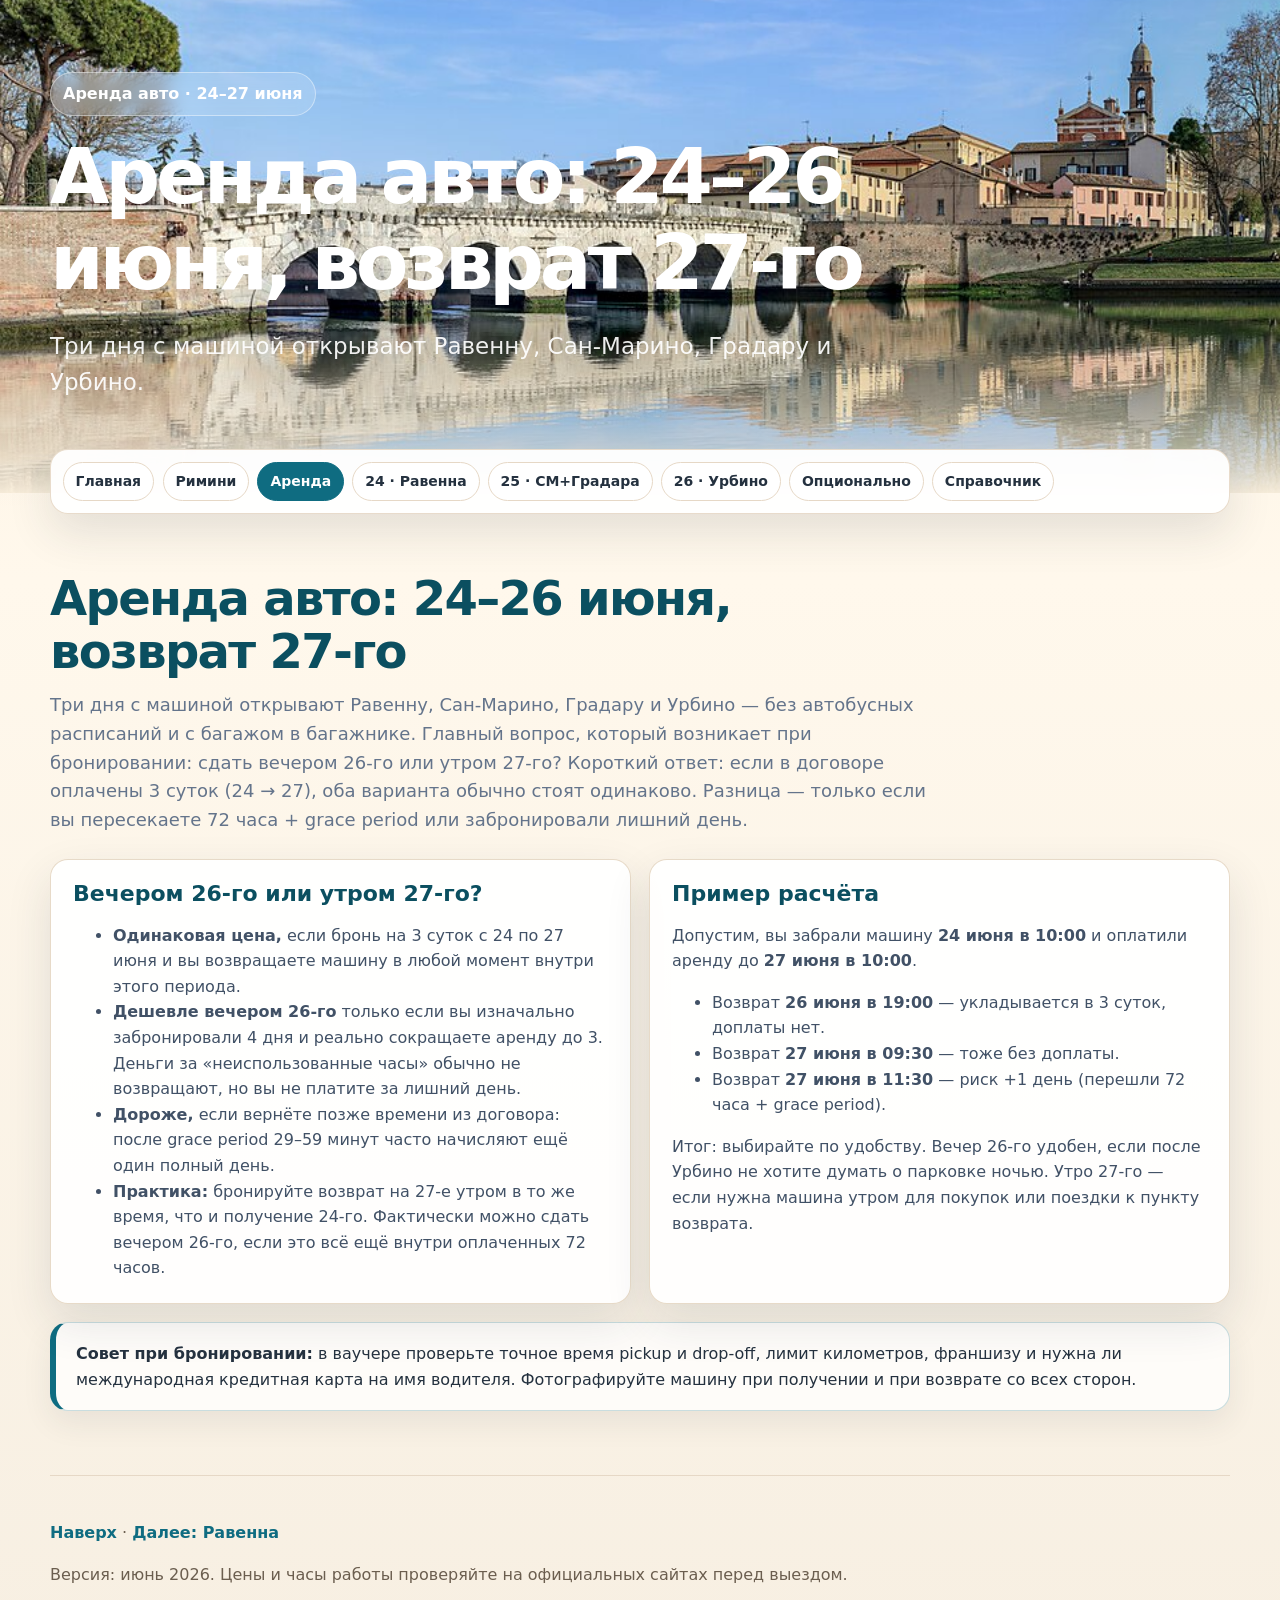
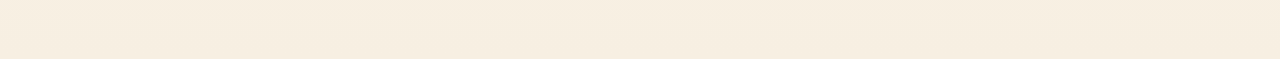
==== car-rental.html @ 8eca98b1 "update" ====
<!doctype html>
<html lang="ru">
<head>
  <meta charset="utf-8">
  <meta name="viewport" content="width=device-width, initial-scale=1">
  <title>Аренда авто 24–27 июня</title>
  <meta name="description" content="Когда сдавать машину, что проверить в договоре и как не переплатить за лишние часы.">
  <link rel="stylesheet" href="site.css">
</head>
<body>
  <header class="hero" id="top">
    <img class="hero-photo" src="images/hero-tiberio.jpg" alt="Аренда авто в Римини">
    <div class="hero-inner">
      <p class="eyebrow">Аренда авто · 24–27 июня</p>
      <h1>Аренда авто: 24–26 июня, возврат 27-го</h1>
      <p class="subtitle">Три дня с машиной открывают Равенну, Сан-Марино, Градару и Урбино.</p>
    </div>
  </header>
  <main class="page">
    <nav class="topnav" aria-label="Навигация">
      <ul>
        <li><a href="index.html">Главная</a></li>
        <li><a href="rimini.html">Римини</a></li>
        <li><a href="car-rental.html" aria-current="page">Аренда</a></li>
        <li><a href="ravenna.html">24 · Равенна</a></li>
        <li><a href="san-marino-gradara.html">25 · СМ+Градара</a></li>
        <li><a href="urbino.html">26 · Урбино</a></li>
        <li><a href="optional.html">Опционально</a></li>
        <li><a href="reference.html">Справочник</a></li>
      </ul>
    </nav>
    <section id="car-rental">
<div class="section-title">
        <h2>Аренда авто: 24–26 июня, возврат 27-го</h2>
        <p>Три дня с машиной открывают Равенну, Сан-Марино, Градару и Урбино — без автобусных расписаний и с багажом в багажнике. Главный вопрос, который возникает при бронировании: сдать вечером 26-го или утром 27-го? Короткий ответ: если в договоре оплачены 3 суток (24 → 27), оба варианта обычно стоят одинаково. Разница — только если вы пересекаете 72 часа + grace period или забронировали лишний день.</p>
      </div>

      <div class="grid two">
        <article class="card pad">
          <h3>Вечером 26-го или утром 27-го?</h3>
          <ul>
            <li><strong>Одинаковая цена,</strong> если бронь на 3 суток с 24 по 27 июня и вы возвращаете машину в любой момент внутри этого периода.</li>
            <li><strong>Дешевле вечером 26-го</strong> только если вы изначально забронировали 4 дня и реально сокращаете аренду до 3. Деньги за «неиспользованные часы» обычно не возвращают, но вы не платите за лишний день.</li>
            <li><strong>Дороже,</strong> если вернёте позже времени из договора: после grace period 29–59 минут часто начисляют ещё один полный день.</li>
            <li><strong>Практика:</strong> бронируйте возврат на 27-е утром в то же время, что и получение 24-го. Фактически можно сдать вечером 26-го, если это всё ещё внутри оплаченных 72 часов.</li>
          </ul>
        </article>

        <article class="card pad">
          <h3>Пример расчёта</h3>
          <p>Допустим, вы забрали машину <strong>24 июня в 10:00</strong> и оплатили аренду до <strong>27 июня в 10:00</strong>.</p>
          <ul>
            <li>Возврат <strong>26 июня в 19:00</strong> — укладывается в 3 суток, доплаты нет.</li>
            <li>Возврат <strong>27 июня в 09:30</strong> — тоже без доплаты.</li>
            <li>Возврат <strong>27 июня в 11:30</strong> — риск +1 день (перешли 72 часа + grace period).</li>
          </ul>
          <p>Итог: выбирайте по удобству. Вечер 26-го удобен, если после Урбино не хотите думать о парковке ночью. Утро 27-го — если нужна машина утром для покупок или поездки к пункту возврата.</p>
        </article>
      </div>

      <div class="note">
        <strong>Совет при бронировании:</strong> в ваучере проверьте точное время pickup и drop-off, лимит километров, франшизу и нужна ли международная кредитная карта на имя водителя. Фотографируйте машину при получении и при возврате со всех сторон.
      </div>
    </section>
    <footer>
      <p><a href="#top">Наверх</a> · <a href="ravenna.html">Далее: Равенна</a></p>
      <p>Версия: июнь 2026. Цены и часы работы проверяйте на официальных сайтах перед выездом.</p>
    </footer>
  </main>
</body>
</html>
---- site.css ----
:root {
   --sand: #fff8ec;
   --paper: #ffffff;
   --ink: #24313f;
   --muted: #64748b;
   --blue: #0f6c81;
   --blue-dark: #0b4f60;
   --terracotta: #c95d3f;
   --terracotta-dark: #9e432b;
   --line: #e6d8c6;
   --shadow: 0 18px 45px rgba(36, 49, 63, 0.12);
   --radius: 18px;
 }

 * { box-sizing: border-box; }

 html { scroll-behavior: smooth; }

 body {
   margin: 0;
   color: var(--ink);
   background:
     radial-gradient(circle at top left, rgba(201, 93, 63, 0.16), transparent 32rem),
     linear-gradient(180deg, #fdf2df 0%, var(--sand) 35%, #f7efe2 100%);
   font-family: Inter, ui-sans-serif, system-ui, -apple-system, BlinkMacSystemFont, "Segoe UI", Arial, sans-serif;
   line-height: 1.6;
 }

 a {
   color: var(--blue);
   text-decoration: none;
   font-weight: 700;
 }

 a:hover {
   color: var(--terracotta-dark);
   text-decoration: underline;
 }

 .page {
   width: min(1180px, calc(100% - 32px));
   margin: 0 auto;
 }

 .hero {
   position: relative;
   min-height: 54vh;
   display: grid;
   align-items: end;
   overflow: hidden;
   color: white;
   background: linear-gradient(135deg, rgba(11, 79, 96, 0.88), rgba(36, 49, 63, 0.5));
 }

 .hero-photo {
   position: absolute;
   inset: 0;
   width: 100%;
   height: 100%;
   object-fit: cover;
   z-index: 0;
 }

 .hero::after {
   content: "";
   position: absolute;
   inset: auto 0 0;
   height: 160px;
   background: linear-gradient(180deg, transparent, rgba(253, 242, 223, 0.96));
 }

 .hero-inner {
   position: relative;
   z-index: 1;
   width: min(1180px, calc(100% - 32px));
   margin: 0 auto;
   padding: 72px 0 92px;
 }

 .eyebrow {
   display: inline-flex;
   gap: 8px;
   align-items: center;
   margin: 0 0 18px;
   padding: 8px 12px;
   border: 1px solid rgba(255, 255, 255, 0.42);
   border-radius: 999px;
   background: rgba(255, 255, 255, 0.14);
   backdrop-filter: blur(8px);
   font-weight: 800;
 }

 h1, h2, h3 {
   line-height: 1.12;
   margin: 0;
 }

 h1 {
   max-width: 900px;
   font-size: clamp(40px, 6vw, 78px);
   letter-spacing: -0.055em;
 }

 .subtitle {
   max-width: 820px;
   margin: 22px 0 0;
   color: rgba(255, 255, 255, 0.92);
   font-size: clamp(18px, 2.1vw, 23px);
 }

 .hero-actions, .actions {
   display: flex;
   flex-wrap: wrap;
   gap: 12px;
   margin-top: 28px;
 }

 .button, .map-link {
   display: inline-flex;
   align-items: center;
   justify-content: center;
   min-height: 44px;
   padding: 11px 16px;
   border-radius: 999px;
   border: 1px solid rgba(255, 255, 255, 0.7);
   color: white;
   background: rgba(255, 255, 255, 0.14);
   font-weight: 850;
   text-decoration: none;
 }

 .button.primary, .map-link {
   border-color: var(--terracotta);
   background: var(--terracotta);
   box-shadow: 0 12px 28px rgba(158, 67, 43, 0.28);
 }

 .button:hover, .map-link:hover {
   color: white;
   background: var(--terracotta-dark);
   text-decoration: none;
 }

 .topnav {
   position: sticky;
   top: 0;
   z-index: 20;
   margin-top: -44px;
   border: 1px solid rgba(230, 216, 198, 0.9);
   border-radius: var(--radius);
   background: rgba(255, 255, 255, 0.94);
   box-shadow: var(--shadow);
   backdrop-filter: blur(12px);
 }

 .topnav ul {
   display: flex;
   flex-wrap: wrap;
   gap: 8px;
   margin: 0;
   padding: 12px;
   list-style: none;
 }

 .topnav a {
   display: inline-flex;
   padding: 7px 12px;
   border: 1px solid var(--line);
   border-radius: 999px;
   color: var(--ink);
   background: white;
   font-size: 14px;
 }

 .topnav a[aria-current="page"],
 .topnav a:hover {
   color: white;
   background: var(--blue);
   border-color: var(--blue);
   text-decoration: none;
 }

 section {
   margin: 58px 0;
   scroll-margin-top: 120px;
 }

 .section-title {
   display: grid;
   gap: 12px;
   max-width: 880px;
   margin-bottom: 24px;
 }

 .section-title h2 {
   color: var(--blue-dark);
   font-size: clamp(30px, 4vw, 48px);
   letter-spacing: -0.035em;
 }

 .section-title p, .muted {
   margin: 0;
   color: var(--muted);
   font-size: 18px;
 }

 .grid {
   display: grid;
   gap: 18px;
 }

 .two { grid-template-columns: repeat(2, minmax(0, 1fr)); }
 .three { grid-template-columns: repeat(3, minmax(0, 1fr)); }

 .card {
   overflow: hidden;
   border: 1px solid rgba(230, 216, 198, 0.95);
   border-radius: var(--radius);
   background: rgba(255, 255, 255, 0.92);
   box-shadow: var(--shadow);
 }

 .card.pad { padding: 22px; }

 .card h3 {
   margin-bottom: 10px;
   color: var(--blue-dark);
   font-size: 22px;
 }

 .card p, .card li { color: #415166; }
 .card p:last-child, .card ul:last-child { margin-bottom: 0; }

 .photo-card img {
   display: block;
   width: 100%;
   height: 220px;
   object-fit: cover;
   background: #e9dcc9;
 }

 .photo-card .body { padding: 18px; }

 .meta {
   display: flex;
   flex-wrap: wrap;
   gap: 8px;
   margin: 12px 0;
 }

 .pill.green {
   color: #2f5d3b;
   background: #e5f1e8;
 }

 .timeline {
   position: relative;
   display: grid;
   gap: 18px;
 }

 .timeline::before {
   content: "";
   position: absolute;
   left: 22px;
   top: 8px;
   bottom: 8px;
   width: 3px;
   border-radius: 99px;
   background: linear-gradient(var(--terracotta), var(--blue));
 }

 .step {
   position: relative;
   padding: 18px 18px 18px 64px;
   border: 1px solid var(--line);
   border-radius: var(--radius);
   background: rgba(255, 255, 255, 0.92);
   box-shadow: 0 10px 28px rgba(36, 49, 63, 0.08);
 }

 .step::before {
   content: attr(data-time);
   position: absolute;
   left: 0;
   top: 18px;
   width: 46px;
   min-height: 46px;
   display: grid;
   place-items: center;
   border: 3px solid var(--sand);
   border-radius: 50%;
   color: white;
   background: var(--blue);
   font-size: 11px;
   font-weight: 900;
   text-align: center;
   line-height: 1.1;
 }

 .step h3 {
   color: var(--terracotta-dark);
   font-size: 20px;
 }

 .step p { margin: 8px 0 0; }

 .step ul {
   margin: 10px 0 0;
   padding-left: 1.25rem;
   color: #415166;
 }

 .step ul li + li { margin-top: 6px; }

 .step-links {
   display: flex;
   flex-wrap: wrap;
   gap: 8px;
   margin-top: 12px;
 }

 .step-links a {
   display: inline-flex;
   align-items: center;
   padding: 6px 11px;
   border-radius: 10px;
   background: #e6f3f5;
   color: var(--blue);
   font-size: 13px;
   font-weight: 750;
   text-decoration: none;
 }

 .step-links a:hover {
   background: var(--blue);
   color: white;
   text-decoration: none;
 }

 .maps-pin {
   display: inline-flex;
   margin-top: 8px;
   font-size: 14px;
   font-weight: 750;
 }

 .day {
   display: grid;
   grid-template-columns: minmax(0, 0.85fr) minmax(0, 1.15fr);
   gap: 22px;
   align-items: start;
   margin: 24px 0;
 }

 .map-link {
   display: inline-flex;
   margin-top: 10px;
   padding: 9px 12px;
   border-radius: 12px;
   color: white;
   background: var(--blue);
   font-weight: 850;
 }

 .map-link:hover {
   color: white;
   background: var(--blue-dark);
   text-decoration: none;
 }

 .checklist {
   display: grid;
   gap: 10px;
   padding: 0;
   list-style: none;
 }

 .checklist li {
   position: relative;
   padding-left: 30px;
 }

 .checklist li::before {
   content: "✓";
   position: absolute;
   left: 0;
   top: 0;
   width: 22px;
   height: 22px;
   display: grid;
   place-items: center;
   border-radius: 50%;
   color: white;
   background: #5a7a4a;
   font-size: 13px;
   font-weight: 900;
 }

 .quick .card { border-top: 6px solid var(--terracotta); }

 .note {
   margin: 18px 0;
   padding: 18px 20px;
   border: 1px solid rgba(15, 108, 129, 0.22);
   border-left: 6px solid var(--blue);
   border-radius: var(--radius);
   background: rgba(255, 255, 255, 0.78);
   box-shadow: 0 12px 30px rgba(36, 49, 63, 0.08);
 }

 .warning {
   border-color: rgba(201, 93, 63, 0.25);
   border-left-color: var(--terracotta);
 }

 .pill {
   display: inline-flex;
   align-items: center;
   min-height: 28px;
   margin: 4px 4px 0 0;
   padding: 5px 10px;
   border-radius: 999px;
   color: var(--blue-dark);
   background: #e6f3f5;
   font-size: 13px;
   font-weight: 850;
 }

 .price {
   color: var(--terracotta-dark);
   background: #fde8df;
 }

 table {
   width: 100%;
   border-collapse: collapse;
   overflow: hidden;
   border-radius: var(--radius);
   background: white;
   box-shadow: var(--shadow);
 }

 th, td {
   padding: 14px 16px;
   border-bottom: 1px solid var(--line);
   text-align: left;
   vertical-align: top;
 }

 th {
   color: white;
   background: var(--blue-dark);
   font-size: 14px;
 }

 footer {
   margin: 64px 0 28px;
   padding: 28px 0;
   color: #6b5e4f;
   border-top: 1px solid var(--line);
 }

 @media (max-width: 920px) {
   .two, .three { grid-template-columns: 1fr; }
   .day { grid-template-columns: 1fr; }
   .hero { min-height: 560px; }
 }

 @media (max-width: 640px) {
   .page, .hero-inner { width: min(100% - 22px, 1180px); }
   .hero-inner { padding-bottom: 78px; }
   .topnav { margin-top: -34px; }
   section { margin: 42px 0; }
   .card.pad, .photo-card .body { padding: 16px; }
   th, td { padding: 11px 10px; font-size: 14px; }
 }
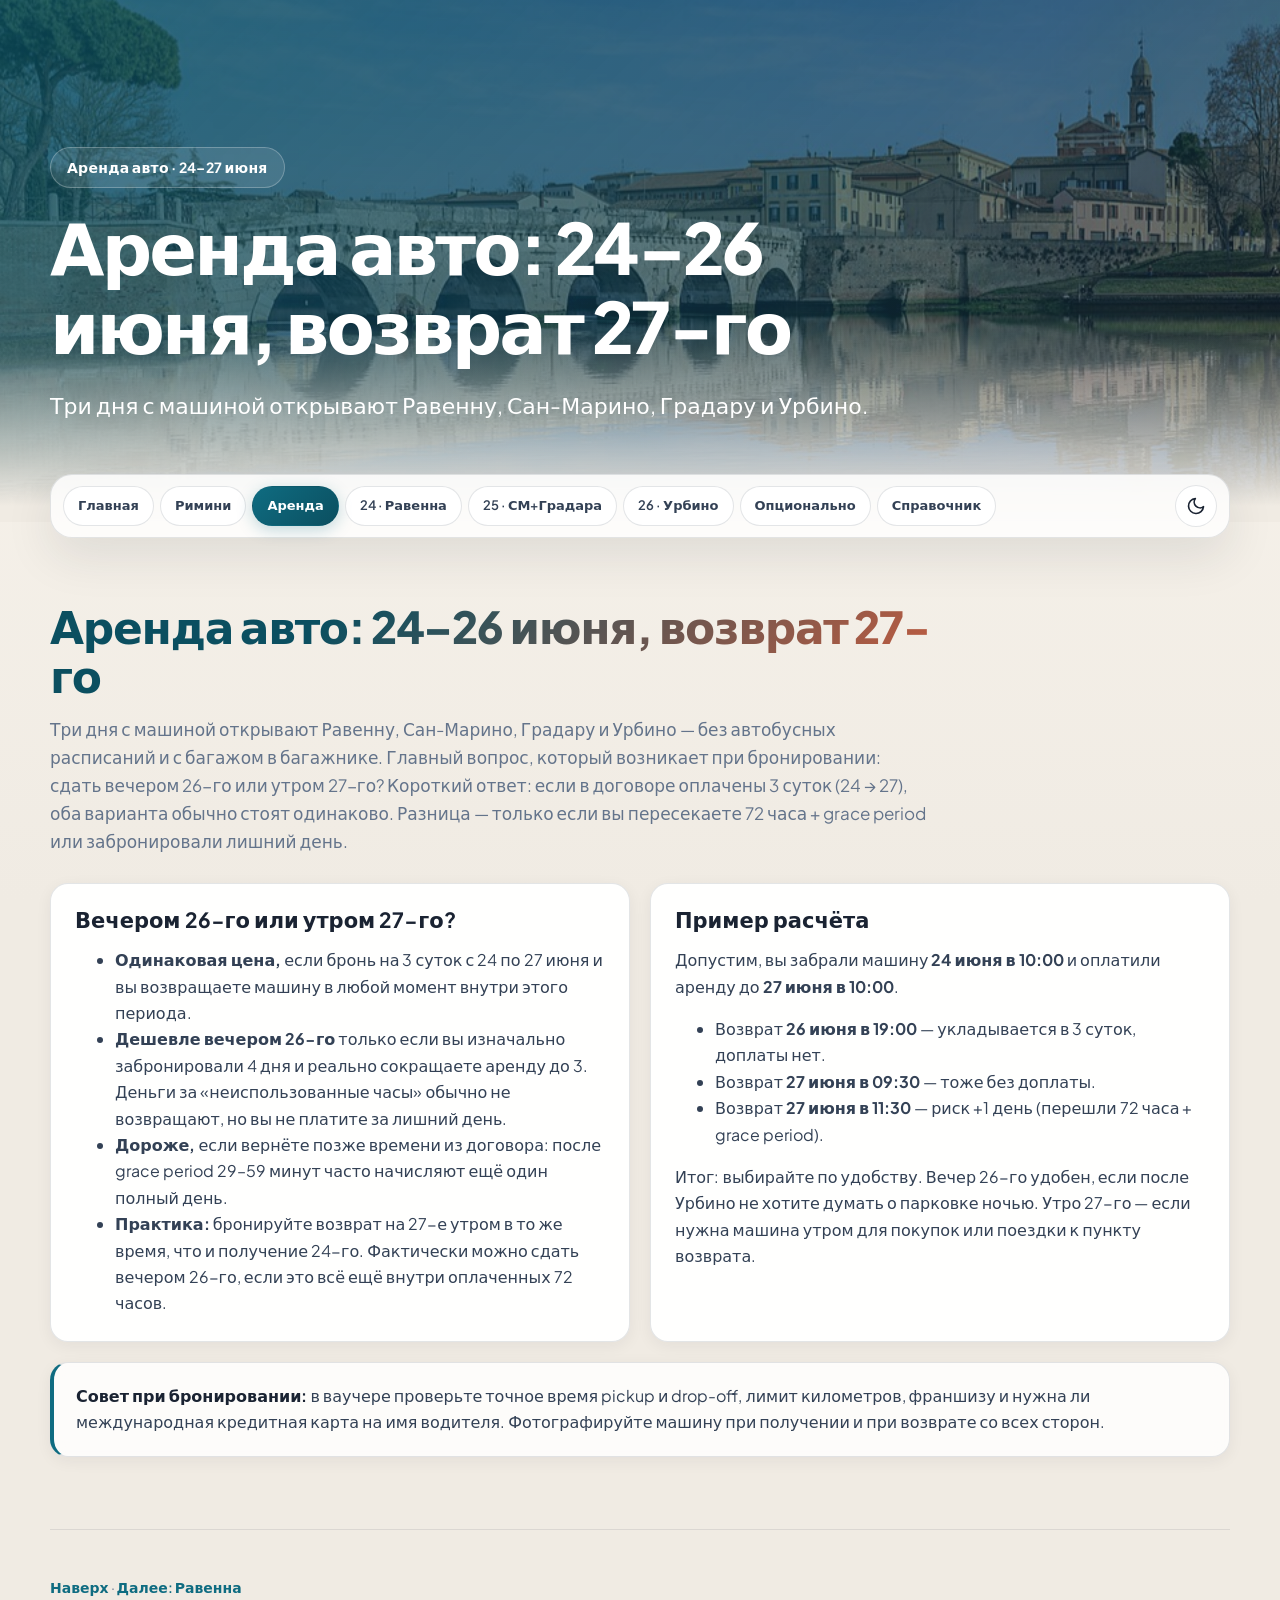
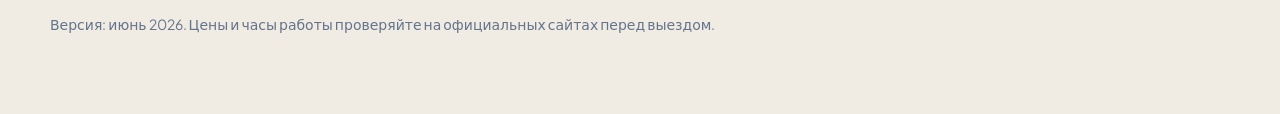
==== commit 83f7404a: "update" ====
--- a/car-rental.html
+++ b/car-rental.html
@@ -6,6 +6,9 @@
   <title>Аренда авто 24–27 июня</title>
   <meta name="description" content="Когда сдавать машину, что проверить в договоре и как не переплатить за лишние часы.">
   <link rel="stylesheet" href="site.css">
+  <script>
+    (function(){try{var k='rimini-guide-theme',t=localStorage.getItem(k);if(t)document.documentElement.setAttribute('data-theme',t);else document.documentElement.setAttribute('data-theme',matchMedia('(prefers-color-scheme:light)').matches?'light':'dark')}catch(e){document.documentElement.setAttribute('data-theme','dark')}})();
+  </script>
 </head>
 <body>
   <header class="hero" id="top">
@@ -67,5 +70,6 @@
       <p>Версия: июнь 2026. Цены и часы работы проверяйте на официальных сайтах перед выездом.</p>
     </footer>
   </main>
+  <script src="site.js" defer></script>
 </body>
 </html>
--- a/site.css
+++ b/site.css
@@ -1,477 +1,857 @@
-:root {
-   --sand: #fff8ec;
-   --paper: #ffffff;
-   --ink: #24313f;
-   --muted: #64748b;
-   --blue: #0f6c81;
-   --blue-dark: #0b4f60;
-   --terracotta: #c95d3f;
-   --terracotta-dark: #9e432b;
-   --line: #e6d8c6;
-   --shadow: 0 18px 45px rgba(36, 49, 63, 0.12);
-   --radius: 18px;
- }
-
- * { box-sizing: border-box; }
-
- html { scroll-behavior: smooth; }
-
- body {
-   margin: 0;
-   color: var(--ink);
-   background:
-     radial-gradient(circle at top left, rgba(201, 93, 63, 0.16), transparent 32rem),
-     linear-gradient(180deg, #fdf2df 0%, var(--sand) 35%, #f7efe2 100%);
-   font-family: Inter, ui-sans-serif, system-ui, -apple-system, BlinkMacSystemFont, "Segoe UI", Arial, sans-serif;
-   line-height: 1.6;
- }
-
- a {
-   color: var(--blue);
-   text-decoration: none;
-   font-weight: 700;
- }
-
- a:hover {
-   color: var(--terracotta-dark);
-   text-decoration: underline;
- }
-
- .page {
-   width: min(1180px, calc(100% - 32px));
-   margin: 0 auto;
- }
-
- .hero {
-   position: relative;
-   min-height: 54vh;
-   display: grid;
-   align-items: end;
-   overflow: hidden;
-   color: white;
-   background: linear-gradient(135deg, rgba(11, 79, 96, 0.88), rgba(36, 49, 63, 0.5));
- }
-
- .hero-photo {
-   position: absolute;
-   inset: 0;
-   width: 100%;
-   height: 100%;
-   object-fit: cover;
-   z-index: 0;
- }
-
- .hero::after {
-   content: "";
-   position: absolute;
-   inset: auto 0 0;
-   height: 160px;
-   background: linear-gradient(180deg, transparent, rgba(253, 242, 223, 0.96));
- }
-
- .hero-inner {
-   position: relative;
-   z-index: 1;
-   width: min(1180px, calc(100% - 32px));
-   margin: 0 auto;
-   padding: 72px 0 92px;
- }
-
- .eyebrow {
-   display: inline-flex;
-   gap: 8px;
-   align-items: center;
-   margin: 0 0 18px;
-   padding: 8px 12px;
-   border: 1px solid rgba(255, 255, 255, 0.42);
-   border-radius: 999px;
-   background: rgba(255, 255, 255, 0.14);
-   backdrop-filter: blur(8px);
-   font-weight: 800;
- }
-
- h1, h2, h3 {
-   line-height: 1.12;
-   margin: 0;
- }
-
- h1 {
-   max-width: 900px;
-   font-size: clamp(40px, 6vw, 78px);
-   letter-spacing: -0.055em;
- }
-
- .subtitle {
-   max-width: 820px;
-   margin: 22px 0 0;
-   color: rgba(255, 255, 255, 0.92);
-   font-size: clamp(18px, 2.1vw, 23px);
- }
-
- .hero-actions, .actions {
-   display: flex;
-   flex-wrap: wrap;
-   gap: 12px;
-   margin-top: 28px;
- }
-
- .button, .map-link {
-   display: inline-flex;
-   align-items: center;
-   justify-content: center;
-   min-height: 44px;
-   padding: 11px 16px;
-   border-radius: 999px;
-   border: 1px solid rgba(255, 255, 255, 0.7);
-   color: white;
-   background: rgba(255, 255, 255, 0.14);
-   font-weight: 850;
-   text-decoration: none;
- }
-
- .button.primary, .map-link {
-   border-color: var(--terracotta);
-   background: var(--terracotta);
-   box-shadow: 0 12px 28px rgba(158, 67, 43, 0.28);
- }
-
- .button:hover, .map-link:hover {
-   color: white;
-   background: var(--terracotta-dark);
-   text-decoration: none;
- }
-
- .topnav {
-   position: sticky;
-   top: 0;
-   z-index: 20;
-   margin-top: -44px;
-   border: 1px solid rgba(230, 216, 198, 0.9);
-   border-radius: var(--radius);
-   background: rgba(255, 255, 255, 0.94);
-   box-shadow: var(--shadow);
-   backdrop-filter: blur(12px);
- }
-
- .topnav ul {
-   display: flex;
-   flex-wrap: wrap;
-   gap: 8px;
-   margin: 0;
-   padding: 12px;
-   list-style: none;
- }
-
- .topnav a {
-   display: inline-flex;
-   padding: 7px 12px;
-   border: 1px solid var(--line);
-   border-radius: 999px;
-   color: var(--ink);
-   background: white;
-   font-size: 14px;
- }
-
- .topnav a[aria-current="page"],
- .topnav a:hover {
-   color: white;
-   background: var(--blue);
-   border-color: var(--blue);
-   text-decoration: none;
- }
-
- section {
-   margin: 58px 0;
-   scroll-margin-top: 120px;
- }
-
- .section-title {
-   display: grid;
-   gap: 12px;
-   max-width: 880px;
-   margin-bottom: 24px;
- }
-
- .section-title h2 {
-   color: var(--blue-dark);
-   font-size: clamp(30px, 4vw, 48px);
-   letter-spacing: -0.035em;
- }
-
- .section-title p, .muted {
-   margin: 0;
-   color: var(--muted);
-   font-size: 18px;
- }
-
- .grid {
-   display: grid;
-   gap: 18px;
- }
-
- .two { grid-template-columns: repeat(2, minmax(0, 1fr)); }
- .three { grid-template-columns: repeat(3, minmax(0, 1fr)); }
-
- .card {
-   overflow: hidden;
-   border: 1px solid rgba(230, 216, 198, 0.95);
-   border-radius: var(--radius);
-   background: rgba(255, 255, 255, 0.92);
-   box-shadow: var(--shadow);
- }
-
- .card.pad { padding: 22px; }
-
- .card h3 {
-   margin-bottom: 10px;
-   color: var(--blue-dark);
-   font-size: 22px;
- }
-
- .card p, .card li { color: #415166; }
- .card p:last-child, .card ul:last-child { margin-bottom: 0; }
-
- .photo-card img {
-   display: block;
-   width: 100%;
-   height: 220px;
-   object-fit: cover;
-   background: #e9dcc9;
- }
-
- .photo-card .body { padding: 18px; }
-
- .meta {
-   display: flex;
-   flex-wrap: wrap;
-   gap: 8px;
-   margin: 12px 0;
- }
-
- .pill.green {
-   color: #2f5d3b;
-   background: #e5f1e8;
- }
-
- .timeline {
-   position: relative;
-   display: grid;
-   gap: 18px;
- }
-
- .timeline::before {
-   content: "";
-   position: absolute;
-   left: 22px;
-   top: 8px;
-   bottom: 8px;
-   width: 3px;
-   border-radius: 99px;
-   background: linear-gradient(var(--terracotta), var(--blue));
- }
-
- .step {
-   position: relative;
-   padding: 18px 18px 18px 64px;
-   border: 1px solid var(--line);
-   border-radius: var(--radius);
-   background: rgba(255, 255, 255, 0.92);
-   box-shadow: 0 10px 28px rgba(36, 49, 63, 0.08);
- }
-
- .step::before {
-   content: attr(data-time);
-   position: absolute;
-   left: 0;
-   top: 18px;
-   width: 46px;
-   min-height: 46px;
-   display: grid;
-   place-items: center;
-   border: 3px solid var(--sand);
-   border-radius: 50%;
-   color: white;
-   background: var(--blue);
-   font-size: 11px;
-   font-weight: 900;
-   text-align: center;
-   line-height: 1.1;
- }
-
- .step h3 {
-   color: var(--terracotta-dark);
-   font-size: 20px;
- }
-
- .step p { margin: 8px 0 0; }
-
- .step ul {
-   margin: 10px 0 0;
-   padding-left: 1.25rem;
-   color: #415166;
- }
-
- .step ul li + li { margin-top: 6px; }
-
- .step-links {
-   display: flex;
-   flex-wrap: wrap;
-   gap: 8px;
-   margin-top: 12px;
- }
-
- .step-links a {
-   display: inline-flex;
-   align-items: center;
-   padding: 6px 11px;
-   border-radius: 10px;
-   background: #e6f3f5;
-   color: var(--blue);
-   font-size: 13px;
-   font-weight: 750;
-   text-decoration: none;
- }
-
- .step-links a:hover {
-   background: var(--blue);
-   color: white;
-   text-decoration: none;
- }
-
- .maps-pin {
-   display: inline-flex;
-   margin-top: 8px;
-   font-size: 14px;
-   font-weight: 750;
- }
-
- .day {
-   display: grid;
-   grid-template-columns: minmax(0, 0.85fr) minmax(0, 1.15fr);
-   gap: 22px;
-   align-items: start;
-   margin: 24px 0;
- }
-
- .map-link {
-   display: inline-flex;
-   margin-top: 10px;
-   padding: 9px 12px;
-   border-radius: 12px;
-   color: white;
-   background: var(--blue);
-   font-weight: 850;
- }
-
- .map-link:hover {
-   color: white;
-   background: var(--blue-dark);
-   text-decoration: none;
- }
-
- .checklist {
-   display: grid;
-   gap: 10px;
-   padding: 0;
-   list-style: none;
- }
-
- .checklist li {
-   position: relative;
-   padding-left: 30px;
- }
-
- .checklist li::before {
-   content: "✓";
-   position: absolute;
-   left: 0;
-   top: 0;
-   width: 22px;
-   height: 22px;
-   display: grid;
-   place-items: center;
-   border-radius: 50%;
-   color: white;
-   background: #5a7a4a;
-   font-size: 13px;
-   font-weight: 900;
- }
-
- .quick .card { border-top: 6px solid var(--terracotta); }
-
- .note {
-   margin: 18px 0;
-   padding: 18px 20px;
-   border: 1px solid rgba(15, 108, 129, 0.22);
-   border-left: 6px solid var(--blue);
-   border-radius: var(--radius);
-   background: rgba(255, 255, 255, 0.78);
-   box-shadow: 0 12px 30px rgba(36, 49, 63, 0.08);
- }
-
- .warning {
-   border-color: rgba(201, 93, 63, 0.25);
-   border-left-color: var(--terracotta);
- }
-
- .pill {
-   display: inline-flex;
-   align-items: center;
-   min-height: 28px;
-   margin: 4px 4px 0 0;
-   padding: 5px 10px;
-   border-radius: 999px;
-   color: var(--blue-dark);
-   background: #e6f3f5;
-   font-size: 13px;
-   font-weight: 850;
- }
-
- .price {
-   color: var(--terracotta-dark);
-   background: #fde8df;
- }
-
- table {
-   width: 100%;
-   border-collapse: collapse;
-   overflow: hidden;
-   border-radius: var(--radius);
-   background: white;
-   box-shadow: var(--shadow);
- }
-
- th, td {
-   padding: 14px 16px;
-   border-bottom: 1px solid var(--line);
-   text-align: left;
-   vertical-align: top;
- }
-
- th {
-   color: white;
-   background: var(--blue-dark);
-   font-size: 14px;
- }
-
- footer {
-   margin: 64px 0 28px;
-   padding: 28px 0;
-   color: #6b5e4f;
-   border-top: 1px solid var(--line);
- }
-
- @media (max-width: 920px) {
-   .two, .three { grid-template-columns: 1fr; }
-   .day { grid-template-columns: 1fr; }
-   .hero { min-height: 560px; }
- }
-
- @media (max-width: 640px) {
-   .page, .hero-inner { width: min(100% - 22px, 1180px); }
-   .hero-inner { padding-bottom: 78px; }
-   .topnav { margin-top: -34px; }
-   section { margin: 42px 0; }
-   .card.pad, .photo-card .body { padding: 16px; }
-   th, td { padding: 11px 10px; font-size: 14px; }
- }
+@import url("https://fonts.googleapis.com/css2?family=Plus+Jakarta+Sans:ital,wght@0,400;0,500;0,600;0,700;0,800;1,400&display=swap");
+
+/* ── Light theme (default vars, overridden by dark) ── */
+:root,
+[data-theme="light"] {
+  color-scheme: light;
+
+  --bg: #f0ebe3;
+  --bg-2: #faf6ef;
+  --surface: rgba(255, 255, 255, 0.88);
+  --surface-2: rgba(255, 255, 255, 0.96);
+  --surface-hover: #ffffff;
+
+  --ink: #1a2332;
+  --text: #334155;
+  --muted: #64748b;
+
+  --accent: #c95d3f;
+  --accent-dark: #9e432b;
+  --accent-glow: rgba(201, 93, 63, 0.35);
+  --blue: #0f6c81;
+  --blue-dark: #0b4f60;
+  --blue-glow: rgba(15, 108, 129, 0.25);
+
+  --line: rgba(30, 41, 59, 0.1);
+  --border: rgba(30, 41, 59, 0.12);
+
+  --hero-overlay: linear-gradient(135deg, rgba(11, 79, 96, 0.82), rgba(26, 35, 50, 0.55));
+  --hero-fade: linear-gradient(180deg, transparent, var(--bg) 92%);
+
+  --shadow-sm: 0 4px 16px rgba(26, 35, 50, 0.06);
+  --shadow: 0 18px 48px rgba(26, 35, 50, 0.1);
+  --shadow-lg: 0 28px 64px rgba(26, 35, 50, 0.14);
+
+  --pill-bg: #e6f3f5;
+  --pill-price-bg: #fde8df;
+  --pill-green-bg: #e5f1e8;
+  --pill-green-text: #2f5d3b;
+
+  --step-link-bg: #e6f3f5;
+  --table-stripe: rgba(240, 235, 227, 0.6);
+  --note-bg: rgba(255, 255, 255, 0.82);
+  --warning-bg: rgba(255, 242, 233, 0.95);
+
+  --nav-bg: rgba(255, 255, 255, 0.82);
+  --radius: 18px;
+  --radius-sm: 12px;
+  --transition: 0.35s cubic-bezier(0.4, 0, 0.2, 1);
+}
+
+/* ── Dark theme ── */
+[data-theme="dark"] {
+  color-scheme: dark;
+
+  --bg: #080c12;
+  --bg-2: #0e141c;
+  --surface: rgba(18, 26, 36, 0.78);
+  --surface-2: rgba(22, 32, 44, 0.92);
+  --surface-hover: rgba(28, 40, 54, 0.95);
+
+  --ink: #eef2f7;
+  --text: #b8c5d6;
+  --muted: #7a8da3;
+
+  --accent: #e07850;
+  --accent-dark: #f0906a;
+  --accent-glow: rgba(224, 120, 80, 0.3);
+  --blue: #3db8c9;
+  --blue-dark: #2a9aab;
+  --blue-glow: rgba(61, 184, 201, 0.22);
+
+  --line: rgba(255, 255, 255, 0.07);
+  --border: rgba(255, 255, 255, 0.09);
+
+  --hero-overlay: linear-gradient(135deg, rgba(4, 12, 20, 0.75), rgba(8, 20, 32, 0.55));
+  --hero-fade: linear-gradient(180deg, transparent, var(--bg) 90%);
+
+  --shadow-sm: 0 4px 20px rgba(0, 0, 0, 0.35);
+  --shadow: 0 20px 50px rgba(0, 0, 0, 0.45);
+  --shadow-lg: 0 32px 70px rgba(0, 0, 0, 0.55);
+
+  --pill-bg: rgba(61, 184, 201, 0.15);
+  --pill-price-bg: rgba(224, 120, 80, 0.18);
+  --pill-green-bg: rgba(90, 160, 100, 0.15);
+  --pill-green-text: #8ecf9a;
+
+  --step-link-bg: rgba(61, 184, 201, 0.12);
+  --table-stripe: rgba(255, 255, 255, 0.03);
+  --note-bg: rgba(18, 26, 36, 0.85);
+  --warning-bg: rgba(40, 22, 18, 0.85);
+
+  --nav-bg: rgba(12, 18, 26, 0.82);
+}
+
+/* Default to dark if no preference set yet */
+html:not([data-theme]) {
+  color-scheme: dark;
+  --bg: #080c12;
+  --bg-2: #0e141c;
+  --surface: rgba(18, 26, 36, 0.78);
+  --surface-2: rgba(22, 32, 44, 0.92);
+  --surface-hover: rgba(28, 40, 54, 0.95);
+  --ink: #eef2f7;
+  --text: #b8c5d6;
+  --muted: #7a8da3;
+  --accent: #e07850;
+  --accent-dark: #f0906a;
+  --accent-glow: rgba(224, 120, 80, 0.3);
+  --blue: #3db8c9;
+  --blue-dark: #2a9aab;
+  --blue-glow: rgba(61, 184, 201, 0.22);
+  --line: rgba(255, 255, 255, 0.07);
+  --border: rgba(255, 255, 255, 0.09);
+  --hero-overlay: linear-gradient(135deg, rgba(4, 12, 20, 0.75), rgba(8, 20, 32, 0.55));
+  --hero-fade: linear-gradient(180deg, transparent, #080c12 90%);
+  --shadow-sm: 0 4px 20px rgba(0, 0, 0, 0.35);
+  --shadow: 0 20px 50px rgba(0, 0, 0, 0.45);
+  --shadow-lg: 0 32px 70px rgba(0, 0, 0, 0.55);
+  --pill-bg: rgba(61, 184, 201, 0.15);
+  --pill-price-bg: rgba(224, 120, 80, 0.18);
+  --pill-green-bg: rgba(90, 160, 100, 0.15);
+  --pill-green-text: #8ecf9a;
+  --step-link-bg: rgba(61, 184, 201, 0.12);
+  --table-stripe: rgba(255, 255, 255, 0.03);
+  --note-bg: rgba(18, 26, 36, 0.85);
+  --warning-bg: rgba(40, 22, 18, 0.85);
+  --nav-bg: rgba(12, 18, 26, 0.82);
+  --radius: 18px;
+  --radius-sm: 12px;
+  --transition: 0.35s cubic-bezier(0.4, 0, 0.2, 1);
+}
+
+*, *::before, *::after { box-sizing: border-box; }
+
+html {
+  scroll-behavior: smooth;
+}
+
+body {
+  margin: 0;
+  color: var(--text);
+  background-color: var(--bg);
+  background-image:
+    radial-gradient(ellipse 80% 50% at 10% -10%, var(--accent-glow), transparent 50%),
+    radial-gradient(ellipse 60% 40% at 90% 0%, var(--blue-glow), transparent 45%),
+    linear-gradient(180deg, var(--bg-2) 0%, var(--bg) 100%);
+  background-attachment: fixed;
+  font-family: "Plus Jakarta Sans", Inter, ui-sans-serif, system-ui, -apple-system, "Segoe UI", Arial, sans-serif;
+  line-height: 1.65;
+  transition: background-color var(--transition), color var(--transition);
+}
+
+a {
+  color: var(--blue);
+  text-decoration: none;
+  font-weight: 600;
+  transition: color 0.2s ease;
+}
+
+a:hover {
+  color: var(--accent);
+}
+
+.page {
+  width: min(1180px, calc(100% - 32px));
+  margin: 0 auto;
+}
+
+/* ── Hero ── */
+.hero {
+  position: relative;
+  min-height: 58vh;
+  display: grid;
+  align-items: end;
+  overflow: hidden;
+  color: white;
+  background: var(--hero-overlay);
+}
+
+.hero-photo {
+  position: absolute;
+  inset: 0;
+  width: 100%;
+  height: 100%;
+  object-fit: cover;
+  z-index: 0;
+  animation: heroKenBurns 22s ease-in-out infinite alternate;
+  will-change: transform;
+}
+
+.hero::before {
+  content: "";
+  position: absolute;
+  inset: 0;
+  background: var(--hero-overlay);
+  z-index: 1;
+}
+
+.hero::after {
+  content: "";
+  position: absolute;
+  inset: auto 0 0;
+  height: 200px;
+  background: var(--hero-fade);
+  z-index: 2;
+}
+
+.hero-inner {
+  position: relative;
+  z-index: 3;
+  width: min(1180px, calc(100% - 32px));
+  margin: 0 auto;
+  padding: 80px 0 100px;
+  animation: fadeInUp 0.9s ease-out both;
+}
+
+.eyebrow {
+  display: inline-flex;
+  gap: 8px;
+  align-items: center;
+  margin: 0 0 20px;
+  padding: 8px 16px;
+  border: 1px solid rgba(255, 255, 255, 0.25);
+  border-radius: 999px;
+  background: rgba(255, 255, 255, 0.1);
+  backdrop-filter: blur(12px);
+  -webkit-backdrop-filter: blur(12px);
+  font-weight: 700;
+  font-size: 14px;
+  letter-spacing: 0.02em;
+}
+
+h1, h2, h3 {
+  line-height: 1.12;
+  margin: 0;
+  color: var(--ink);
+}
+
+.hero h1,
+.hero .subtitle {
+  color: white;
+}
+
+h1 {
+  max-width: 900px;
+  font-size: clamp(38px, 5.5vw, 72px);
+  font-weight: 800;
+  letter-spacing: -0.04em;
+}
+
+.subtitle {
+  max-width: 820px;
+  margin: 22px 0 0;
+  color: rgba(255, 255, 255, 0.88);
+  font-size: clamp(17px, 2vw, 22px);
+  font-weight: 400;
+  line-height: 1.55;
+}
+
+.hero-actions, .actions {
+  display: flex;
+  flex-wrap: wrap;
+  gap: 12px;
+  margin-top: 28px;
+}
+
+.button, .map-link {
+  display: inline-flex;
+  align-items: center;
+  justify-content: center;
+  min-height: 44px;
+  padding: 11px 20px;
+  border-radius: 999px;
+  border: 1px solid rgba(255, 255, 255, 0.3);
+  color: white;
+  background: rgba(255, 255, 255, 0.12);
+  font-weight: 700;
+  text-decoration: none;
+  transition: transform 0.25s ease, box-shadow 0.25s ease, background 0.25s ease;
+}
+
+.button.primary, .map-link {
+  border-color: transparent;
+  background: linear-gradient(135deg, var(--accent), var(--accent-dark));
+  box-shadow: 0 8px 28px var(--accent-glow);
+}
+
+.button:hover, .map-link:hover {
+  color: white;
+  transform: translateY(-2px);
+  box-shadow: 0 12px 32px var(--accent-glow);
+  text-decoration: none;
+}
+
+/* ── Navigation ── */
+.topnav {
+  position: sticky;
+  top: 12px;
+  z-index: 100;
+  margin-top: -48px;
+  border: 1px solid var(--border);
+  border-radius: calc(var(--radius) + 4px);
+  background: var(--nav-bg);
+  box-shadow: var(--shadow);
+  backdrop-filter: blur(20px) saturate(1.4);
+  -webkit-backdrop-filter: blur(20px) saturate(1.4);
+  transition: background var(--transition), border-color var(--transition), box-shadow var(--transition);
+}
+
+.topnav-inner {
+  display: flex;
+  align-items: center;
+  gap: 10px;
+  padding: 10px 12px;
+}
+
+.topnav ul {
+  display: flex;
+  flex: 1;
+  flex-wrap: wrap;
+  gap: 6px;
+  margin: 0;
+  padding: 0;
+  list-style: none;
+}
+
+.topnav a {
+  display: inline-flex;
+  padding: 8px 14px;
+  border: 1px solid var(--border);
+  border-radius: 999px;
+  color: var(--text);
+  background: var(--surface);
+  font-size: 13px;
+  font-weight: 600;
+  transition: all 0.25s ease;
+}
+
+.topnav a[aria-current="page"] {
+  color: white;
+  background: linear-gradient(135deg, var(--blue), var(--blue-dark));
+  border-color: transparent;
+  box-shadow: 0 4px 16px var(--blue-glow);
+}
+
+.topnav a:hover:not([aria-current="page"]) {
+  color: var(--ink);
+  background: var(--surface-hover);
+  border-color: var(--blue);
+  text-decoration: none;
+  transform: translateY(-1px);
+}
+
+.theme-toggle {
+  flex-shrink: 0;
+  display: grid;
+  place-items: center;
+  width: 42px;
+  height: 42px;
+  padding: 0;
+  border: 1px solid var(--border);
+  border-radius: 50%;
+  color: var(--ink);
+  background: var(--surface);
+  cursor: pointer;
+  transition: all 0.3s ease;
+}
+
+.theme-toggle:hover {
+  background: var(--surface-hover);
+  border-color: var(--accent);
+  transform: rotate(15deg) scale(1.05);
+}
+
+.theme-toggle svg {
+  width: 20px;
+  height: 20px;
+  fill: none;
+  stroke: currentColor;
+  stroke-width: 2;
+  stroke-linecap: round;
+  stroke-linejoin: round;
+}
+
+.theme-toggle .icon-sun,
+.theme-toggle .icon-moon {
+  grid-area: 1 / 1;
+  transition: opacity 0.3s ease, transform 0.4s ease;
+}
+
+[data-theme="dark"] .theme-toggle .icon-sun,
+[data-theme="light"] .theme-toggle .icon-moon,
+html:not([data-theme]) .theme-toggle .icon-sun {
+  opacity: 1;
+  transform: rotate(0deg) scale(1);
+}
+
+[data-theme="dark"] .theme-toggle .icon-moon,
+[data-theme="light"] .theme-toggle .icon-sun,
+html:not([data-theme]) .theme-toggle .icon-moon {
+  opacity: 0;
+  transform: rotate(-90deg) scale(0.5);
+}
+
+/* ── Sections & reveal animations ── */
+section {
+  margin: 64px 0;
+  scroll-margin-top: 100px;
+}
+
+.reveal {
+  opacity: 0;
+  transform: translateY(28px);
+  transition: opacity 0.7s cubic-bezier(0.4, 0, 0.2, 1),
+              transform 0.7s cubic-bezier(0.4, 0, 0.2, 1);
+}
+
+.reveal.is-visible {
+  opacity: 1;
+  transform: translateY(0);
+}
+
+.reveal-delay-1 { transition-delay: 0.08s; }
+.reveal-delay-2 { transition-delay: 0.16s; }
+.reveal-delay-3 { transition-delay: 0.24s; }
+
+.section-title {
+  display: grid;
+  gap: 14px;
+  max-width: 880px;
+  margin-bottom: 28px;
+}
+
+.section-title h2 {
+  color: var(--ink);
+  font-size: clamp(28px, 3.5vw, 44px);
+  font-weight: 800;
+  letter-spacing: -0.03em;
+  background: linear-gradient(135deg, var(--ink) 60%, var(--blue) 100%);
+  -webkit-background-clip: text;
+  background-clip: text;
+  -webkit-text-fill-color: transparent;
+}
+
+[data-theme="light"] .section-title h2 {
+  background: linear-gradient(135deg, var(--blue-dark) 30%, var(--accent) 100%);
+  -webkit-background-clip: text;
+  background-clip: text;
+  -webkit-text-fill-color: transparent;
+}
+
+.section-title p, .muted {
+  margin: 0;
+  color: var(--muted);
+  font-size: 17px;
+}
+
+.grid {
+  display: grid;
+  gap: 20px;
+}
+
+.two { grid-template-columns: repeat(2, minmax(0, 1fr)); }
+.three { grid-template-columns: repeat(3, minmax(0, 1fr)); }
+
+/* ── Cards ── */
+.card {
+  overflow: hidden;
+  border: 1px solid var(--border);
+  border-radius: var(--radius);
+  background: var(--surface-2);
+  box-shadow: var(--shadow-sm);
+  transition: transform 0.35s ease, box-shadow 0.35s ease, border-color 0.35s ease;
+}
+
+.card:hover {
+  transform: translateY(-4px);
+  box-shadow: var(--shadow);
+  border-color: rgba(61, 184, 201, 0.25);
+}
+
+.card.pad { padding: 24px; }
+
+.card h3 {
+  margin-bottom: 10px;
+  color: var(--ink);
+  font-size: 21px;
+  font-weight: 700;
+}
+
+.card h3 a {
+  color: inherit;
+  transition: color 0.2s ease;
+}
+
+.card h3 a:hover {
+  color: var(--accent);
+  text-decoration: none;
+}
+
+.card p, .card li { color: var(--text); }
+.card p:last-child, .card ul:last-child { margin-bottom: 0; }
+
+.photo-card img {
+  display: block;
+  width: 100%;
+  height: 220px;
+  object-fit: cover;
+  background: var(--bg-2);
+  transition: transform 0.6s ease;
+}
+
+.photo-card:hover img {
+  transform: scale(1.04);
+}
+
+.photo-card .body { padding: 20px; }
+
+.meta {
+  display: flex;
+  flex-wrap: wrap;
+  gap: 8px;
+  margin: 12px 0;
+}
+
+/* ── Timeline ── */
+.timeline {
+  position: relative;
+  display: grid;
+  gap: 18px;
+}
+
+.timeline::before {
+  content: "";
+  position: absolute;
+  left: 22px;
+  top: 8px;
+  bottom: 8px;
+  width: 2px;
+  border-radius: 99px;
+  background: linear-gradient(var(--accent), var(--blue));
+  opacity: 0.6;
+}
+
+.step {
+  position: relative;
+  padding: 20px 20px 20px 68px;
+  border: 1px solid var(--border);
+  border-radius: var(--radius);
+  background: var(--surface);
+  box-shadow: var(--shadow-sm);
+  transition: border-color 0.3s ease, box-shadow 0.3s ease;
+}
+
+.step:hover {
+  border-color: rgba(61, 184, 201, 0.2);
+  box-shadow: var(--shadow);
+}
+
+.step::before {
+  content: attr(data-time);
+  position: absolute;
+  left: 0;
+  top: 18px;
+  width: 46px;
+  min-height: 46px;
+  display: grid;
+  place-items: center;
+  border: 3px solid var(--bg);
+  border-radius: 50%;
+  color: white;
+  background: linear-gradient(135deg, var(--blue), var(--blue-dark));
+  font-size: 10px;
+  font-weight: 800;
+  text-align: center;
+  line-height: 1.1;
+  box-shadow: 0 4px 12px var(--blue-glow);
+}
+
+.step h3 {
+  color: var(--accent);
+  font-size: 19px;
+  font-weight: 700;
+}
+
+.step p { margin: 8px 0 0; }
+
+.step ul {
+  margin: 10px 0 0;
+  padding-left: 1.25rem;
+  color: var(--text);
+}
+
+.step ul li + li { margin-top: 6px; }
+
+.step-links {
+  display: flex;
+  flex-wrap: wrap;
+  gap: 8px;
+  margin-top: 14px;
+}
+
+.step-links a {
+  display: inline-flex;
+  align-items: center;
+  padding: 7px 13px;
+  border-radius: var(--radius-sm);
+  background: var(--step-link-bg);
+  color: var(--blue);
+  font-size: 13px;
+  font-weight: 600;
+  border: 1px solid transparent;
+  transition: all 0.25s ease;
+}
+
+.step-links a:hover {
+  background: var(--blue);
+  color: white;
+  text-decoration: none;
+  transform: translateY(-1px);
+}
+
+.maps-pin {
+  display: inline-flex;
+  margin-top: 8px;
+  font-size: 14px;
+  font-weight: 600;
+}
+
+.day {
+  display: grid;
+  grid-template-columns: minmax(0, 0.85fr) minmax(0, 1.15fr);
+  gap: 24px;
+  align-items: start;
+  margin: 24px 0;
+}
+
+.map-link {
+  display: inline-flex;
+  margin-top: 12px;
+  padding: 10px 18px;
+  border-radius: 999px;
+  color: white;
+  background: linear-gradient(135deg, var(--blue), var(--blue-dark));
+  font-weight: 700;
+  box-shadow: 0 6px 20px var(--blue-glow);
+}
+
+.map-link:hover {
+  color: white;
+  transform: translateY(-2px);
+  text-decoration: none;
+}
+
+.checklist {
+  display: grid;
+  gap: 12px;
+  padding: 0;
+  list-style: none;
+}
+
+.checklist li {
+  position: relative;
+  padding-left: 34px;
+  color: var(--text);
+}
+
+.checklist li::before {
+  content: "✓";
+  position: absolute;
+  left: 0;
+  top: 1px;
+  width: 24px;
+  height: 24px;
+  display: grid;
+  place-items: center;
+  border-radius: 50%;
+  color: white;
+  background: linear-gradient(135deg, #5a9a6a, #3d7a50);
+  font-size: 12px;
+  font-weight: 800;
+}
+
+.quick .card {
+  border-top: 3px solid transparent;
+  border-image: linear-gradient(90deg, var(--accent), var(--blue)) 1;
+}
+
+/* ── Notes & pills ── */
+.note {
+  margin: 20px 0;
+  padding: 20px 22px;
+  border: 1px solid var(--border);
+  border-left: 4px solid var(--blue);
+  border-radius: var(--radius);
+  background: var(--note-bg);
+  box-shadow: var(--shadow-sm);
+  color: var(--text);
+  backdrop-filter: blur(8px);
+}
+
+.note strong { color: var(--ink); }
+
+.warning {
+  border-left-color: var(--accent);
+  background: var(--warning-bg);
+}
+
+.pill {
+  display: inline-flex;
+  align-items: center;
+  min-height: 28px;
+  margin: 4px 4px 0 0;
+  padding: 5px 12px;
+  border-radius: 999px;
+  color: var(--blue);
+  background: var(--pill-bg);
+  font-size: 12px;
+  font-weight: 700;
+  border: 1px solid transparent;
+}
+
+.price {
+  color: var(--accent);
+  background: var(--pill-price-bg);
+}
+
+.pill.green {
+  color: var(--pill-green-text);
+  background: var(--pill-green-bg);
+}
+
+/* ── Tables ── */
+table {
+  width: 100%;
+  border-collapse: collapse;
+  overflow: hidden;
+  border-radius: var(--radius);
+  background: var(--surface-2);
+  box-shadow: var(--shadow);
+  border: 1px solid var(--border);
+}
+
+th, td {
+  padding: 14px 18px;
+  border-bottom: 1px solid var(--line);
+  text-align: left;
+  vertical-align: top;
+  color: var(--text);
+}
+
+th {
+  color: white;
+  background: linear-gradient(135deg, var(--blue-dark), var(--blue));
+  font-size: 13px;
+  font-weight: 700;
+  letter-spacing: 0.03em;
+  text-transform: uppercase;
+}
+
+tbody tr {
+  transition: background 0.2s ease;
+}
+
+tbody tr:hover {
+  background: var(--table-stripe);
+}
+
+tbody tr:nth-child(even) {
+  background: var(--table-stripe);
+}
+
+tbody tr:nth-child(even):hover {
+  background: rgba(61, 184, 201, 0.06);
+}
+
+tr:last-child td { border-bottom: 0; }
+
+/* ── Footer ── */
+footer {
+  margin: 72px 0 32px;
+  padding: 32px 0;
+  color: var(--muted);
+  border-top: 1px solid var(--line);
+  font-size: 14px;
+}
+
+footer a { color: var(--blue); }
+
+/* ── Keyframes ── */
+@keyframes fadeInUp {
+  from {
+    opacity: 0;
+    transform: translateY(24px);
+  }
+  to {
+    opacity: 1;
+    transform: translateY(0);
+  }
+}
+
+@keyframes heroKenBurns {
+  from { transform: scale(1); }
+  to { transform: scale(1.06); }
+}
+
+html.theme-transitioning,
+html.theme-transitioning *,
+html.theme-transitioning *::before,
+html.theme-transitioning *::after {
+  transition:
+    background-color 0.4s ease,
+    color 0.4s ease,
+    border-color 0.4s ease,
+    box-shadow 0.4s ease !important;
+}
+
+/* ── Reduced motion ── */
+@media (prefers-reduced-motion: reduce) {
+  html { scroll-behavior: auto; }
+
+  .hero-photo,
+  .hero-inner,
+  .reveal {
+    animation: none;
+    transition: none;
+  }
+
+  .reveal {
+    opacity: 1;
+    transform: none;
+  }
+
+  .card:hover,
+  .button:hover,
+  .map-link:hover,
+  .topnav a:hover {
+    transform: none;
+  }
+}
+
+/* ── Responsive ── */
+@media (max-width: 920px) {
+  .two, .three { grid-template-columns: 1fr; }
+  .day { grid-template-columns: 1fr; }
+  .hero { min-height: 52vh; }
+}
+
+@media (max-width: 640px) {
+  .page, .hero-inner { width: min(100% - 22px, 1180px); }
+  .hero-inner { padding: 64px 0 84px; }
+  .topnav { margin-top: -36px; top: 8px; }
+  section { margin: 48px 0; }
+  .card.pad, .photo-card .body { padding: 18px; }
+  th, td { padding: 11px 12px; font-size: 14px; }
+  .topnav a { padding: 7px 11px; font-size: 12px; }
+}
